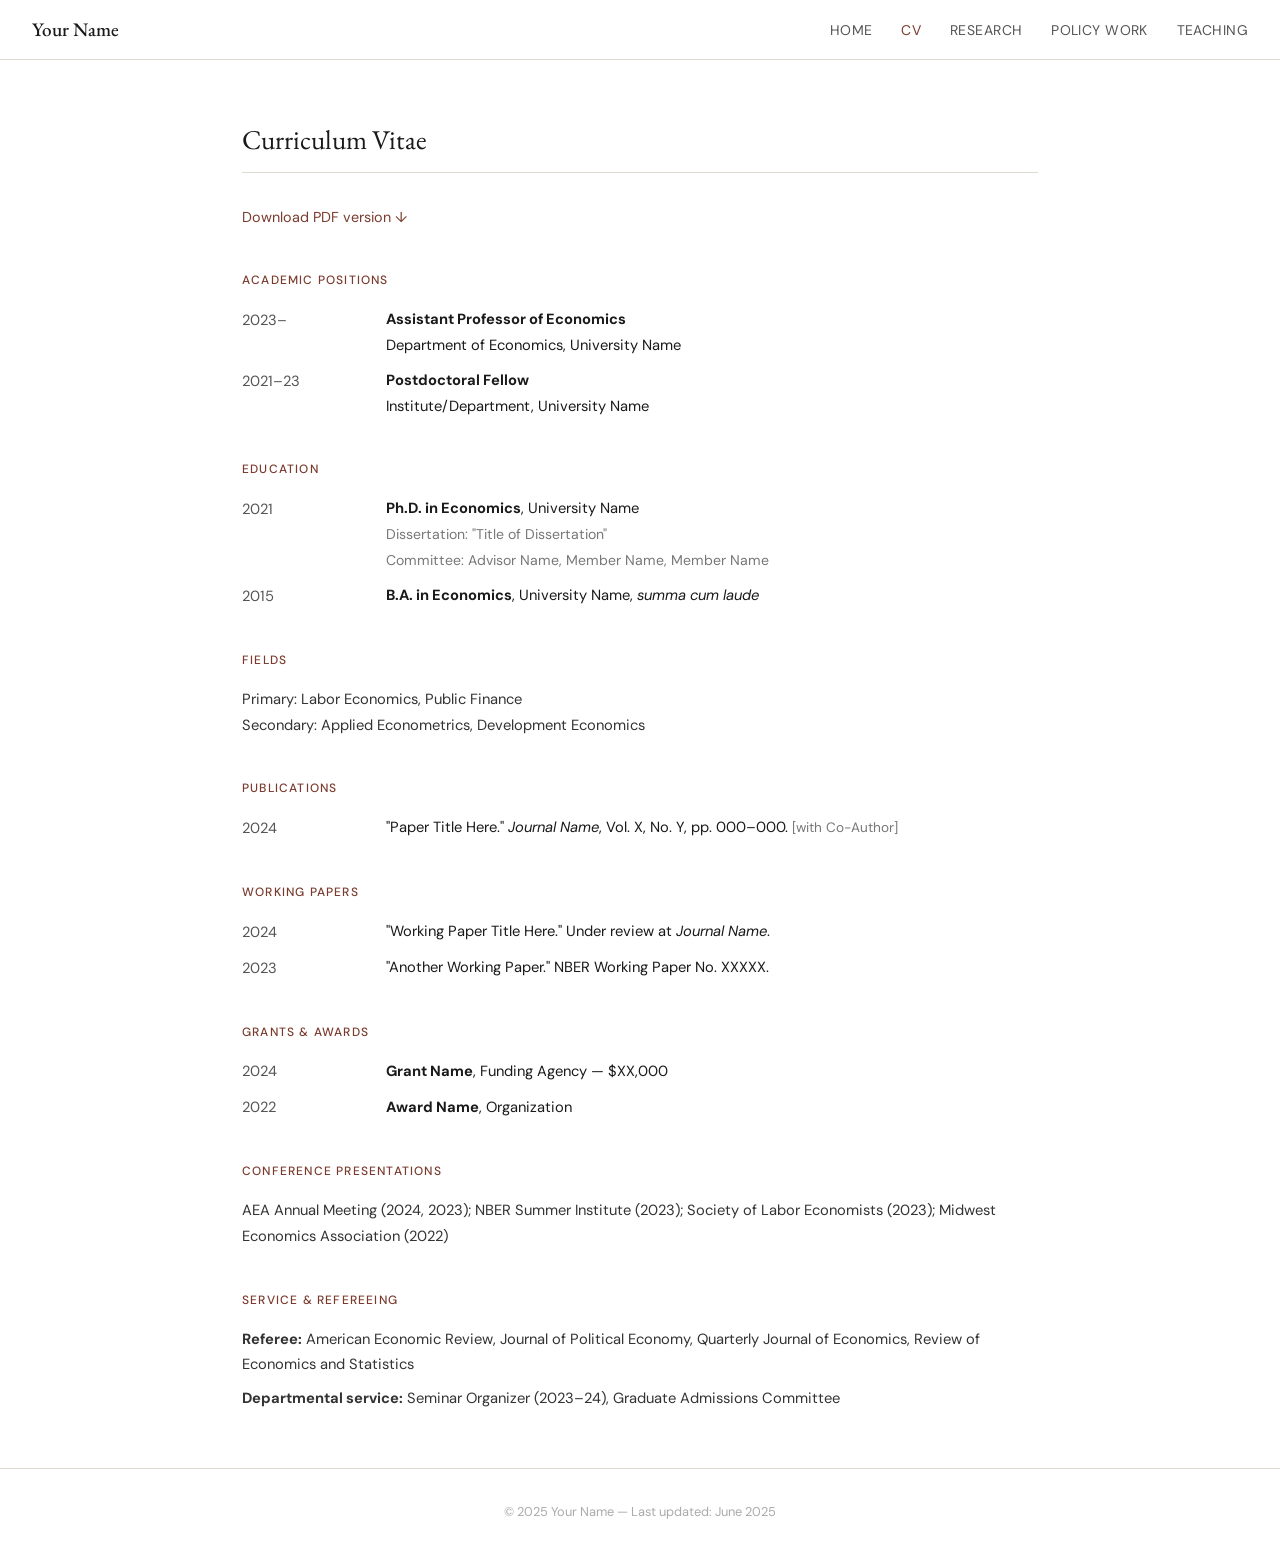
==== cv.html @ 4d67b7b9 "Add files via upload" ====
<!DOCTYPE html>
<html lang="en">
<head>
  <meta charset="UTF-8" />
  <meta name="viewport" content="width=device-width, initial-scale=1.0"/>
  <title>CV | Your Name</title>
  <link rel="preconnect" href="https://fonts.googleapis.com">
  <link href="https://fonts.googleapis.com/css2?family=EB+Garamond:ital,wght@0,400;0,500;1,400&family=DM+Sans:wght@300;400;500&display=swap" rel="stylesheet">
  <link rel="stylesheet" href="style.css">
</head>
<body>

  <nav>
    <div class="nav-name"><a href="index.html">Your Name</a></div>
    <ul>
      <li><a href="index.html">Home</a></li>
      <li><a href="cv.html" class="active">CV</a></li>
      <li><a href="research.html">Research</a></li>
      <li><a href="policy.html">Policy Work</a></li>
      <li><a href="teaching.html">Teaching</a></li>
    </ul>
    <button class="menu-toggle" aria-label="Toggle menu">&#9776;</button>
  </nav>

  <main class="page-content">
    <h2>Curriculum Vitae</h2>

    <p style="margin-bottom:1.5rem; font-size:0.9rem; color:#555;">
      <a href="cv.pdf" target="_blank">Download PDF version ↓</a>
    </p>

    <!-- ACADEMIC POSITIONS -->
    <h3>Academic Positions</h3>

    <div class="cv-block">
      <span class="cv-year">2023–</span>
      <div>
        <strong>Assistant Professor of Economics</strong><br>
        Department of Economics, University Name
      </div>
    </div>

    <div class="cv-block">
      <span class="cv-year">2021–23</span>
      <div>
        <strong>Postdoctoral Fellow</strong><br>
        Institute/Department, University Name
      </div>
    </div>

    <!-- EDUCATION -->
    <h3>Education</h3>

    <div class="cv-block">
      <span class="cv-year">2021</span>
      <div>
        <strong>Ph.D. in Economics</strong>, University Name<br>
        <span style="color:#777; font-size:0.88rem;">Dissertation: "Title of Dissertation"<br>
        Committee: Advisor Name, Member Name, Member Name</span>
      </div>
    </div>

    <div class="cv-block">
      <span class="cv-year">2015</span>
      <div>
        <strong>B.A. in Economics</strong>, University Name, <em>summa cum laude</em>
      </div>
    </div>

    <!-- FIELDS -->
    <h3>Fields</h3>
    <p style="font-size:0.92rem; color:#333; margin-bottom:0.5rem;">
      Primary: Labor Economics, Public Finance<br>
      Secondary: Applied Econometrics, Development Economics
    </p>

    <!-- PUBLICATIONS -->
    <h3>Publications</h3>

    <div class="cv-block">
      <span class="cv-year">2024</span>
      <div>
        "Paper Title Here." <em>Journal Name</em>, Vol. X, No. Y, pp. 000–000.
        <span style="color:#777; font-size:0.85rem;">[with Co-Author]</span>
      </div>
    </div>

    <!-- WORKING PAPERS -->
    <h3>Working Papers</h3>

    <div class="cv-block">
      <span class="cv-year">2024</span>
      <div>
        "Working Paper Title Here." Under review at <em>Journal Name</em>.
      </div>
    </div>

    <div class="cv-block">
      <span class="cv-year">2023</span>
      <div>
        "Another Working Paper." NBER Working Paper No. XXXXX.
      </div>
    </div>

    <!-- GRANTS & AWARDS -->
    <h3>Grants &amp; Awards</h3>

    <div class="cv-block">
      <span class="cv-year">2024</span>
      <div><strong>Grant Name</strong>, Funding Agency — $XX,000</div>
    </div>

    <div class="cv-block">
      <span class="cv-year">2022</span>
      <div><strong>Award Name</strong>, Organization</div>
    </div>

    <!-- CONFERENCE PRESENTATIONS -->
    <h3>Conference Presentations</h3>
    <p style="font-size:0.92rem; color:#333;">
      AEA Annual Meeting (2024, 2023); NBER Summer Institute (2023);
      Society of Labor Economists (2023); Midwest Economics Association (2022)
    </p>

    <!-- SERVICE -->
    <h3>Service &amp; Refereeing</h3>
    <p style="font-size:0.92rem; color:#333; margin-bottom:0.5rem;">
      <strong>Referee:</strong> American Economic Review, Journal of Political Economy,
      Quarterly Journal of Economics, Review of Economics and Statistics
    </p>
    <p style="font-size:0.92rem; color:#333;">
      <strong>Departmental service:</strong> Seminar Organizer (2023–24), Graduate Admissions Committee
    </p>

  </main>

  <footer>
    <p>&copy; 2025 Your Name &mdash; Last updated: June 2025</p>
  </footer>

  <script src="nav.js"></script>
</body>
</html>
---- style.css ----
/* =============================================
   ROOT & RESET
   ============================================= */
:root {
  --ink:       #1a1a1a;
  --muted:     #555;
  --light:     #f5f3ee;
  --white:     #ffffff;
  --accent:    #7a3b2e;       /* deep terracotta — swap freely */
  --border:    #ddd8d0;
  --nav-h:     60px;
  --max-w:     860px;
  --font-serif: 'EB Garamond', Georgia, serif;
  --font-sans:  'DM Sans', sans-serif;
}

*, *::before, *::after { box-sizing: border-box; margin: 0; padding: 0; }

html { scroll-behavior: smooth; }

body {
  font-family: var(--font-sans);
  font-size: 16px;
  line-height: 1.75;
  color: var(--ink);
  background: var(--white);
  min-height: 100vh;
  display: flex;
  flex-direction: column;
}

a { color: var(--accent); text-decoration: none; }
a:hover { text-decoration: underline; }

/* =============================================
   NAV
   ============================================= */
nav {
  position: sticky;
  top: 0;
  z-index: 100;
  height: var(--nav-h);
  background: var(--white);
  border-bottom: 1px solid var(--border);
  display: flex;
  align-items: center;
  justify-content: space-between;
  padding: 0 2rem;
  gap: 1rem;
}

.nav-name a {
  font-family: var(--font-serif);
  font-size: 1.2rem;
  color: var(--ink);
  font-weight: 500;
  white-space: nowrap;
}

nav ul {
  list-style: none;
  display: flex;
  gap: 1.8rem;
}

nav ul a {
  font-size: 0.875rem;
  font-weight: 400;
  letter-spacing: 0.03em;
  color: var(--muted);
  text-transform: uppercase;
  transition: color 0.15s;
}

nav ul a:hover,
nav ul a.active {
  color: var(--accent);
  text-decoration: none;
}

.menu-toggle {
  display: none;
  background: none;
  border: none;
  font-size: 1.4rem;
  cursor: pointer;
  color: var(--ink);
}

/* =============================================
   HOME LAYOUT
   ============================================= */
.home-layout {
  max-width: var(--max-w);
  margin: 4rem auto;
  padding: 0 2rem;
  display: grid;
  grid-template-columns: 220px 1fr;
  gap: 3rem;
  align-items: start;
  flex: 1;
}

.photo-placeholder {
  width: 200px;
  height: 240px;
  background: var(--light);
  border: 1px solid var(--border);
  display: flex;
  align-items: center;
  justify-content: center;
  color: var(--muted);
  font-size: 0.85rem;
  font-family: var(--font-sans);
}

/* replace placeholder with real image: */
/* .home-photo img { width: 200px; display: block; border: 1px solid var(--border); } */

.home-bio h1 {
  font-family: var(--font-serif);
  font-size: 2rem;
  font-weight: 400;
  margin-bottom: 0.25rem;
  line-height: 1.2;
}

.title-line {
  color: var(--muted);
  font-size: 0.95rem;
  margin-bottom: 1.5rem;
  line-height: 1.5;
}

.title-line span { color: var(--ink); font-weight: 500; }

.home-bio p {
  margin-bottom: 1rem;
  font-size: 0.97rem;
  color: #333;
}

.contact-block {
  margin-top: 2rem;
  padding-top: 1.5rem;
  border-top: 1px solid var(--border);
  font-size: 0.9rem;
  color: #444;
  line-height: 1.8;
}

.contact-block p { margin-bottom: 0.5rem; }

.links-row {
  display: flex;
  flex-wrap: wrap;
  gap: 1rem;
  margin-top: 0.75rem;
}

.links-row a {
  font-size: 0.85rem;
  font-weight: 500;
  color: var(--accent);
  border: 1px solid var(--accent);
  padding: 0.25rem 0.75rem;
  transition: background 0.15s, color 0.15s;
}

.links-row a:hover {
  background: var(--accent);
  color: var(--white);
  text-decoration: none;
}

/* =============================================
   INNER PAGES (CV / Research / Policy / Teaching)
   ============================================= */
.page-content {
  max-width: var(--max-w);
  margin: 3.5rem auto;
  padding: 0 2rem;
  flex: 1;
}

.page-content h2 {
  font-family: var(--font-serif);
  font-size: 1.7rem;
  font-weight: 400;
  margin-bottom: 2rem;
  padding-bottom: 0.5rem;
  border-bottom: 1px solid var(--border);
}

/* Section headers inside pages */
.page-content h3 {
  font-family: var(--font-sans);
  font-size: 0.75rem;
  font-weight: 500;
  letter-spacing: 0.1em;
  text-transform: uppercase;
  color: var(--accent);
  margin: 2.5rem 0 1rem;
}

/* ---- Paper / Item cards ---- */
.paper-list { list-style: none; }

.paper-item {
  padding: 1.2rem 0;
  border-bottom: 1px solid var(--border);
}

.paper-item:first-child { border-top: 1px solid var(--border); }

.paper-title {
  font-family: var(--font-serif);
  font-size: 1.1rem;
  font-weight: 500;
  color: var(--ink);
  display: block;
  margin-bottom: 0.2rem;
}

.paper-meta {
  font-size: 0.85rem;
  color: var(--muted);
  margin-bottom: 0.5rem;
}

.paper-abstract {
  font-size: 0.88rem;
  color: #444;
  margin-top: 0.5rem;
  display: none;
}

.paper-abstract.open { display: block; }

.paper-links { margin-top: 0.5rem; }

.paper-links a, .btn-abstract {
  font-size: 0.8rem;
  font-weight: 500;
  color: var(--accent);
  border: 1px solid var(--accent);
  padding: 0.15rem 0.6rem;
  margin-right: 0.4rem;
  cursor: pointer;
  background: none;
  font-family: var(--font-sans);
  transition: background 0.15s, color 0.15s;
  display: inline-block;
}

.paper-links a:hover, .btn-abstract:hover {
  background: var(--accent);
  color: var(--white);
  text-decoration: none;
}

/* ---- CV table style ---- */
.cv-block {
  display: grid;
  grid-template-columns: 120px 1fr;
  gap: 0.3rem 1.5rem;
  margin-bottom: 0.6rem;
  font-size: 0.92rem;
}

.cv-year { color: var(--muted); padding-top: 0.05rem; }

/* ---- Teaching table ---- */
.teaching-table {
  width: 100%;
  border-collapse: collapse;
  font-size: 0.9rem;
  margin-top: 0.5rem;
}

.teaching-table th {
  text-align: left;
  border-bottom: 1px solid var(--border);
  padding: 0.5rem 0.75rem 0.5rem 0;
  font-size: 0.78rem;
  text-transform: uppercase;
  letter-spacing: 0.07em;
  color: var(--muted);
}

.teaching-table td {
  padding: 0.65rem 0.75rem 0.65rem 0;
  border-bottom: 1px solid var(--border);
  color: #333;
}

/* ---- Footer ---- */
footer {
  text-align: center;
  font-size: 0.8rem;
  color: #aaa;
  padding: 2rem;
  border-top: 1px solid var(--border);
  margin-top: auto;
}

/* =============================================
   RESPONSIVE
   ============================================= */
@media (max-width: 680px) {
  .home-layout {
    grid-template-columns: 1fr;
    margin: 2rem auto;
  }

  .photo-placeholder { width: 140px; height: 170px; }

  nav ul { display: none; flex-direction: column; position: absolute;
    top: var(--nav-h); left: 0; right: 0; background: var(--white);
    border-bottom: 1px solid var(--border); padding: 1rem 2rem; gap: 0.75rem; }
  nav ul.open { display: flex; }
  .menu-toggle { display: block; }

  .cv-block { grid-template-columns: 80px 1fr; }
}
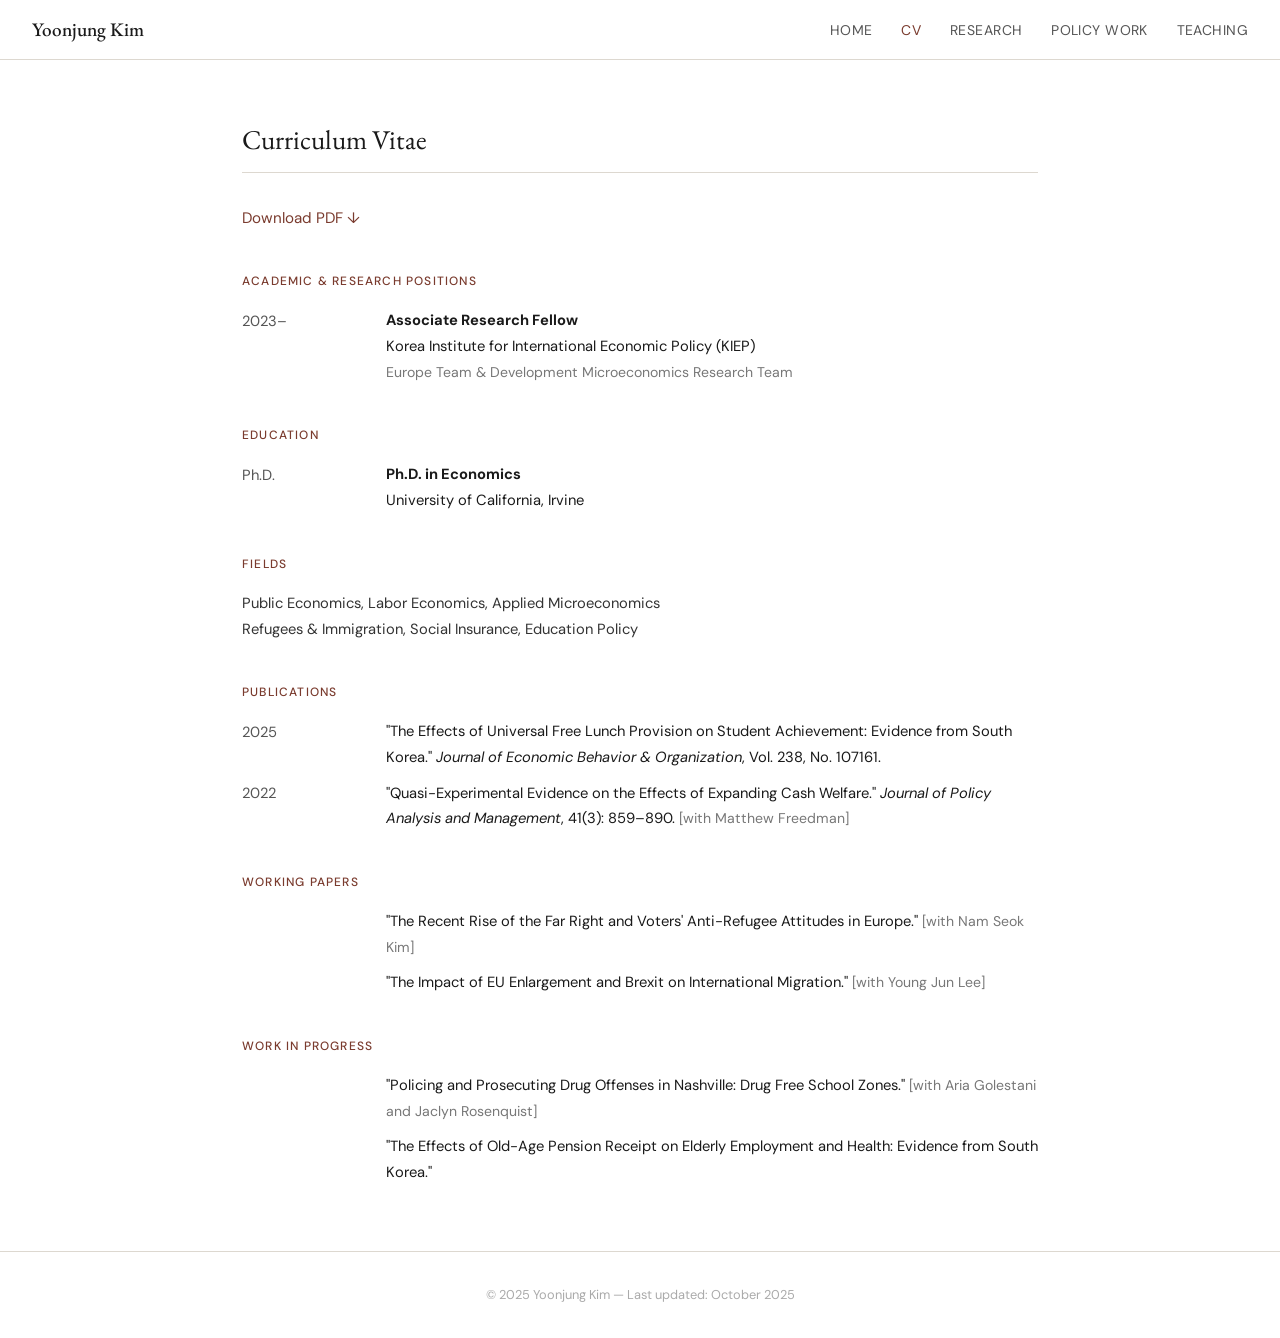
==== commit 376c5230: "Add files via upload" ====
--- a/cv.html
+++ b/cv.html
@@ -3,7 +3,7 @@
 <head>
   <meta charset="UTF-8" />
   <meta name="viewport" content="width=device-width, initial-scale=1.0"/>
-  <title>CV | Your Name</title>
+  <title>CV | Yoonjung Kim</title>
   <link rel="preconnect" href="https://fonts.googleapis.com">
   <link href="https://fonts.googleapis.com/css2?family=EB+Garamond:ital,wght@0,400;0,500;1,400&family=DM+Sans:wght@300;400;500&display=swap" rel="stylesheet">
   <link rel="stylesheet" href="style.css">
@@ -11,7 +11,7 @@
 <body>
 
   <nav>
-    <div class="nav-name"><a href="index.html">Your Name</a></div>
+    <div class="nav-name"><a href="index.html">Yoonjung Kim</a></div>
     <ul>
       <li><a href="index.html">Home</a></li>
       <li><a href="cv.html" class="active">CV</a></li>
@@ -25,26 +25,19 @@
   <main class="page-content">
     <h2>Curriculum Vitae</h2>
 
-    <p style="margin-bottom:1.5rem; font-size:0.9rem; color:#555;">
-      <a href="cv.pdf" target="_blank">Download PDF version ↓</a>
+    <p style="font-size:0.95rem; color:#444; margin-bottom:2rem;">
+      <a href="https://yoonjungkim.io/wp-content/uploads/2025/10/YOONJUNGKIM_CV_Oct2025.pdf" target="_blank">Download PDF ↓</a>
     </p>
 
     <!-- ACADEMIC POSITIONS -->
-    <h3>Academic Positions</h3>
+    <h3>Academic &amp; Research Positions</h3>
 
     <div class="cv-block">
       <span class="cv-year">2023–</span>
       <div>
-        <strong>Assistant Professor of Economics</strong><br>
-        Department of Economics, University Name
-      </div>
-    </div>
-
-    <div class="cv-block">
-      <span class="cv-year">2021–23</span>
-      <div>
-        <strong>Postdoctoral Fellow</strong><br>
-        Institute/Department, University Name
+        <strong>Associate Research Fellow</strong><br>
+        Korea Institute for International Economic Policy (KIEP)<br>
+        <span style="color:#777; font-size:0.88rem;">Europe Team &amp; Development Microeconomics Research Team</span>
       </div>
     </div>
 
@@ -52,36 +45,37 @@
     <h3>Education</h3>
 
     <div class="cv-block">
-      <span class="cv-year">2021</span>
+      <span class="cv-year">Ph.D.</span>
       <div>
-        <strong>Ph.D. in Economics</strong>, University Name<br>
-        <span style="color:#777; font-size:0.88rem;">Dissertation: "Title of Dissertation"<br>
-        Committee: Advisor Name, Member Name, Member Name</span>
-      </div>
-    </div>
-
-    <div class="cv-block">
-      <span class="cv-year">2015</span>
-      <div>
-        <strong>B.A. in Economics</strong>, University Name, <em>summa cum laude</em>
+        <strong>Ph.D. in Economics</strong><br>
+        University of California, Irvine
       </div>
     </div>
 
     <!-- FIELDS -->
     <h3>Fields</h3>
-    <p style="font-size:0.92rem; color:#333; margin-bottom:0.5rem;">
-      Primary: Labor Economics, Public Finance<br>
-      Secondary: Applied Econometrics, Development Economics
+    <p style="font-size:0.92rem; color:#333;">
+      Public Economics, Labor Economics, Applied Microeconomics<br>
+      Refugees &amp; Immigration, Social Insurance, Education Policy
     </p>
 
     <!-- PUBLICATIONS -->
     <h3>Publications</h3>
 
     <div class="cv-block">
-      <span class="cv-year">2024</span>
+      <span class="cv-year">2025</span>
       <div>
-        "Paper Title Here." <em>Journal Name</em>, Vol. X, No. Y, pp. 000–000.
-        <span style="color:#777; font-size:0.85rem;">[with Co-Author]</span>
+        "The Effects of Universal Free Lunch Provision on Student Achievement: Evidence from South Korea."
+        <em>Journal of Economic Behavior &amp; Organization</em>, Vol. 238, No. 107161.
+      </div>
+    </div>
+
+    <div class="cv-block">
+      <span class="cv-year">2022</span>
+      <div>
+        "Quasi-Experimental Evidence on the Effects of Expanding Cash Welfare."
+        <em>Journal of Policy Analysis and Management</em>, 41(3): 859–890.
+        <span style="color:#777; font-size:0.88rem;">[with Matthew Freedman]</span>
       </div>
     </div>
 
@@ -89,53 +83,38 @@
     <h3>Working Papers</h3>
 
     <div class="cv-block">
-      <span class="cv-year">2024</span>
-      <div>
-        "Working Paper Title Here." Under review at <em>Journal Name</em>.
+      <span class="cv-year"></span>
+      <div>"The Recent Rise of the Far Right and Voters' Anti-Refugee Attitudes in Europe."
+        <span style="color:#777; font-size:0.88rem;">[with Nam Seok Kim]</span>
       </div>
     </div>
 
     <div class="cv-block">
-      <span class="cv-year">2023</span>
-      <div>
-        "Another Working Paper." NBER Working Paper No. XXXXX.
+      <span class="cv-year"></span>
+      <div>"The Impact of EU Enlargement and Brexit on International Migration."
+        <span style="color:#777; font-size:0.88rem;">[with Young Jun Lee]</span>
       </div>
     </div>
 
-    <!-- GRANTS & AWARDS -->
-    <h3>Grants &amp; Awards</h3>
+    <!-- WORK IN PROGRESS -->
+    <h3>Work in Progress</h3>
 
     <div class="cv-block">
-      <span class="cv-year">2024</span>
-      <div><strong>Grant Name</strong>, Funding Agency — $XX,000</div>
+      <span class="cv-year"></span>
+      <div>"Policing and Prosecuting Drug Offenses in Nashville: Drug Free School Zones."
+        <span style="color:#777; font-size:0.88rem;">[with Aria Golestani and Jaclyn Rosenquist]</span>
+      </div>
     </div>
 
     <div class="cv-block">
-      <span class="cv-year">2022</span>
-      <div><strong>Award Name</strong>, Organization</div>
+      <span class="cv-year"></span>
+      <div>"The Effects of Old-Age Pension Receipt on Elderly Employment and Health: Evidence from South Korea."</div>
     </div>
-
-    <!-- CONFERENCE PRESENTATIONS -->
-    <h3>Conference Presentations</h3>
-    <p style="font-size:0.92rem; color:#333;">
-      AEA Annual Meeting (2024, 2023); NBER Summer Institute (2023);
-      Society of Labor Economists (2023); Midwest Economics Association (2022)
-    </p>
-
-    <!-- SERVICE -->
-    <h3>Service &amp; Refereeing</h3>
-    <p style="font-size:0.92rem; color:#333; margin-bottom:0.5rem;">
-      <strong>Referee:</strong> American Economic Review, Journal of Political Economy,
-      Quarterly Journal of Economics, Review of Economics and Statistics
-    </p>
-    <p style="font-size:0.92rem; color:#333;">
-      <strong>Departmental service:</strong> Seminar Organizer (2023–24), Graduate Admissions Committee
-    </p>
 
   </main>
 
   <footer>
-    <p>&copy; 2025 Your Name &mdash; Last updated: June 2025</p>
+    <p>&copy; 2025 Yoonjung Kim &mdash; Last updated: October 2025</p>
   </footer>
 
   <script src="nav.js"></script>
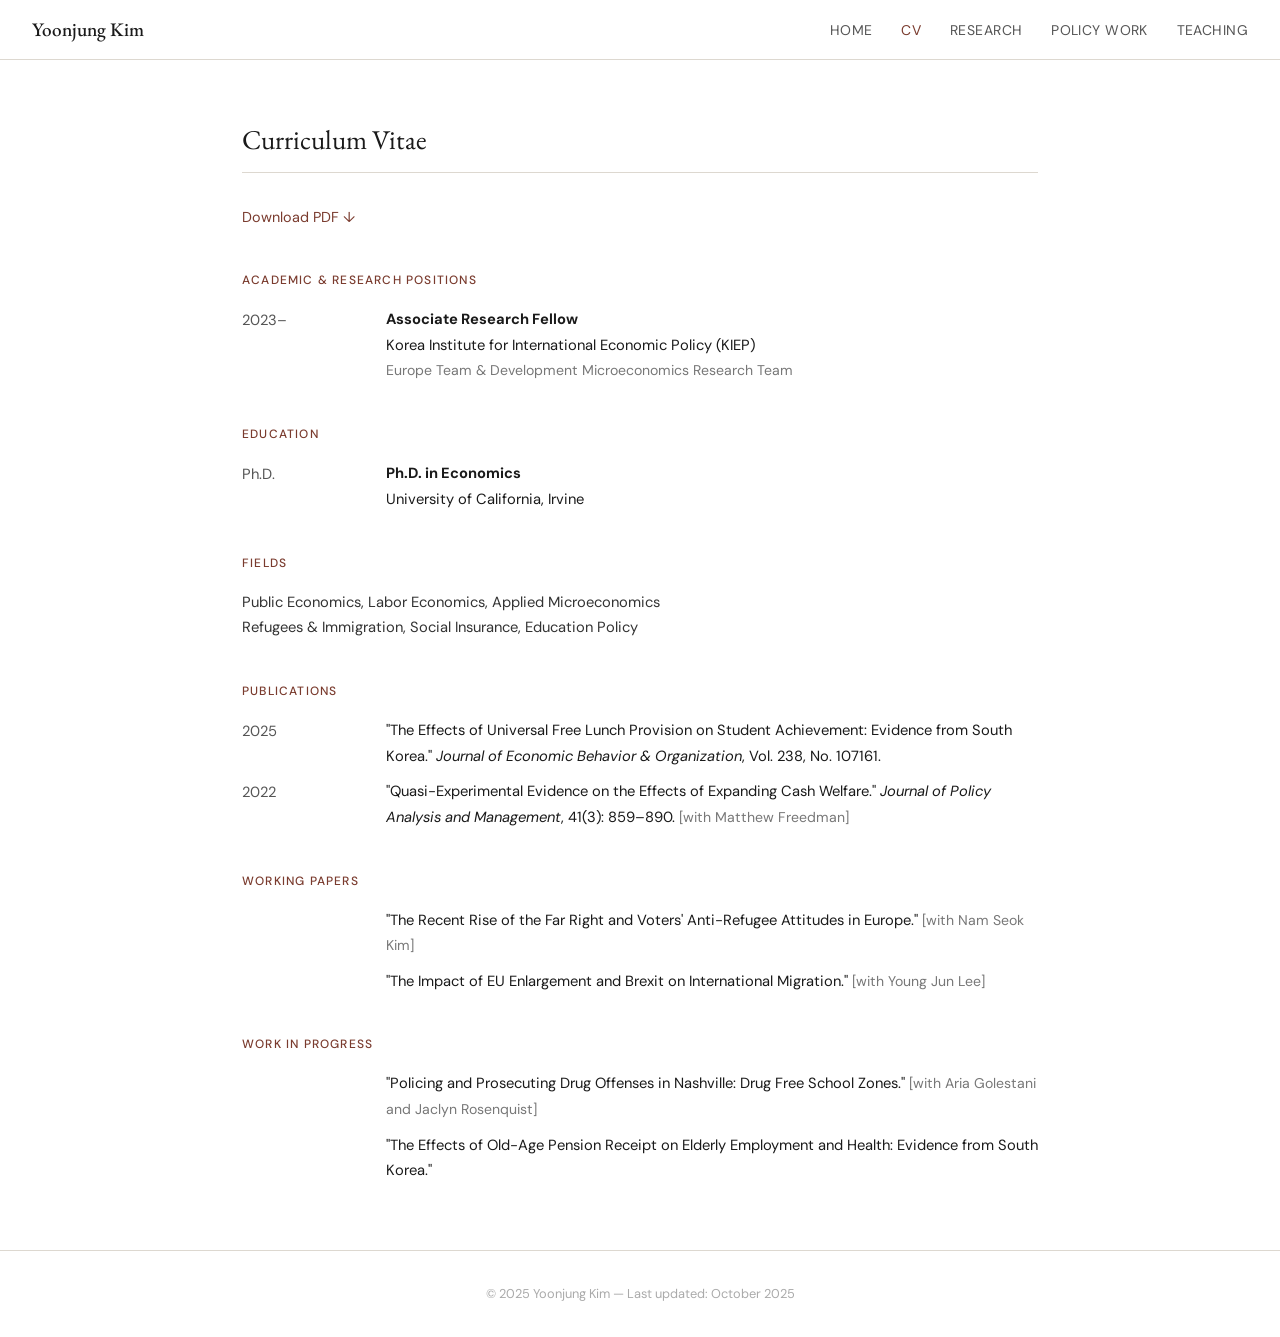
==== commit acdfa7f7: "Add files via upload" ====
--- a/cv.html
+++ b/cv.html
@@ -3,7 +3,17 @@
 <head>
   <meta charset="UTF-8" />
   <meta name="viewport" content="width=device-width, initial-scale=1.0"/>
+
+  <!-- ===== SEO ===== -->
   <title>CV | Yoonjung Kim</title>
+  <meta name="description" content="Curriculum Vitae of Yoonjung Kim, applied microeconomist and Associate Research Fellow at KIEP.">
+  <meta name="author" content="Yoonjung Kim">
+  <link rel="canonical" href="https://yoonjungkim-uci.github.io/cv.html">
+  <meta property="og:type" content="website">
+  <meta property="og:url" content="https://yoonjungkim-uci.github.io/cv.html">
+  <meta property="og:title" content="CV | Yoonjung Kim">
+  <meta property="og:description" content="Curriculum Vitae of Yoonjung Kim, applied microeconomist and Associate Research Fellow at KIEP.">
+
   <link rel="preconnect" href="https://fonts.googleapis.com">
   <link href="https://fonts.googleapis.com/css2?family=EB+Garamond:ital,wght@0,400;0,500;1,400&family=DM+Sans:wght@300;400;500&display=swap" rel="stylesheet">
   <link rel="stylesheet" href="style.css">
@@ -25,11 +35,11 @@
   <main class="page-content">
     <h2>Curriculum Vitae</h2>
 
-    <p style="font-size:0.95rem; color:#444; margin-bottom:2rem;">
-      <a href="https://yoonjungkim.io/wp-content/uploads/2025/10/YOONJUNGKIM_CV_Oct2025.pdf" target="_blank">Download PDF ↓</a>
+    <p style="margin-bottom:2rem; font-size:0.9rem;">
+      <a href="YOONJUNGKIM_CV.pdf" target="_blank">Download PDF ↓</a>
     </p>
 
-    <!-- ACADEMIC POSITIONS -->
+    <!-- POSITIONS -->
     <h3>Academic &amp; Research Positions</h3>
 
     <div class="cv-block">
@@ -54,7 +64,7 @@
 
     <!-- FIELDS -->
     <h3>Fields</h3>
-    <p style="font-size:0.92rem; color:#333;">
+    <p style="font-size:0.92rem; color:#333; margin-bottom:0.5rem;">
       Public Economics, Labor Economics, Applied Microeconomics<br>
       Refugees &amp; Immigration, Social Insurance, Education Policy
     </p>
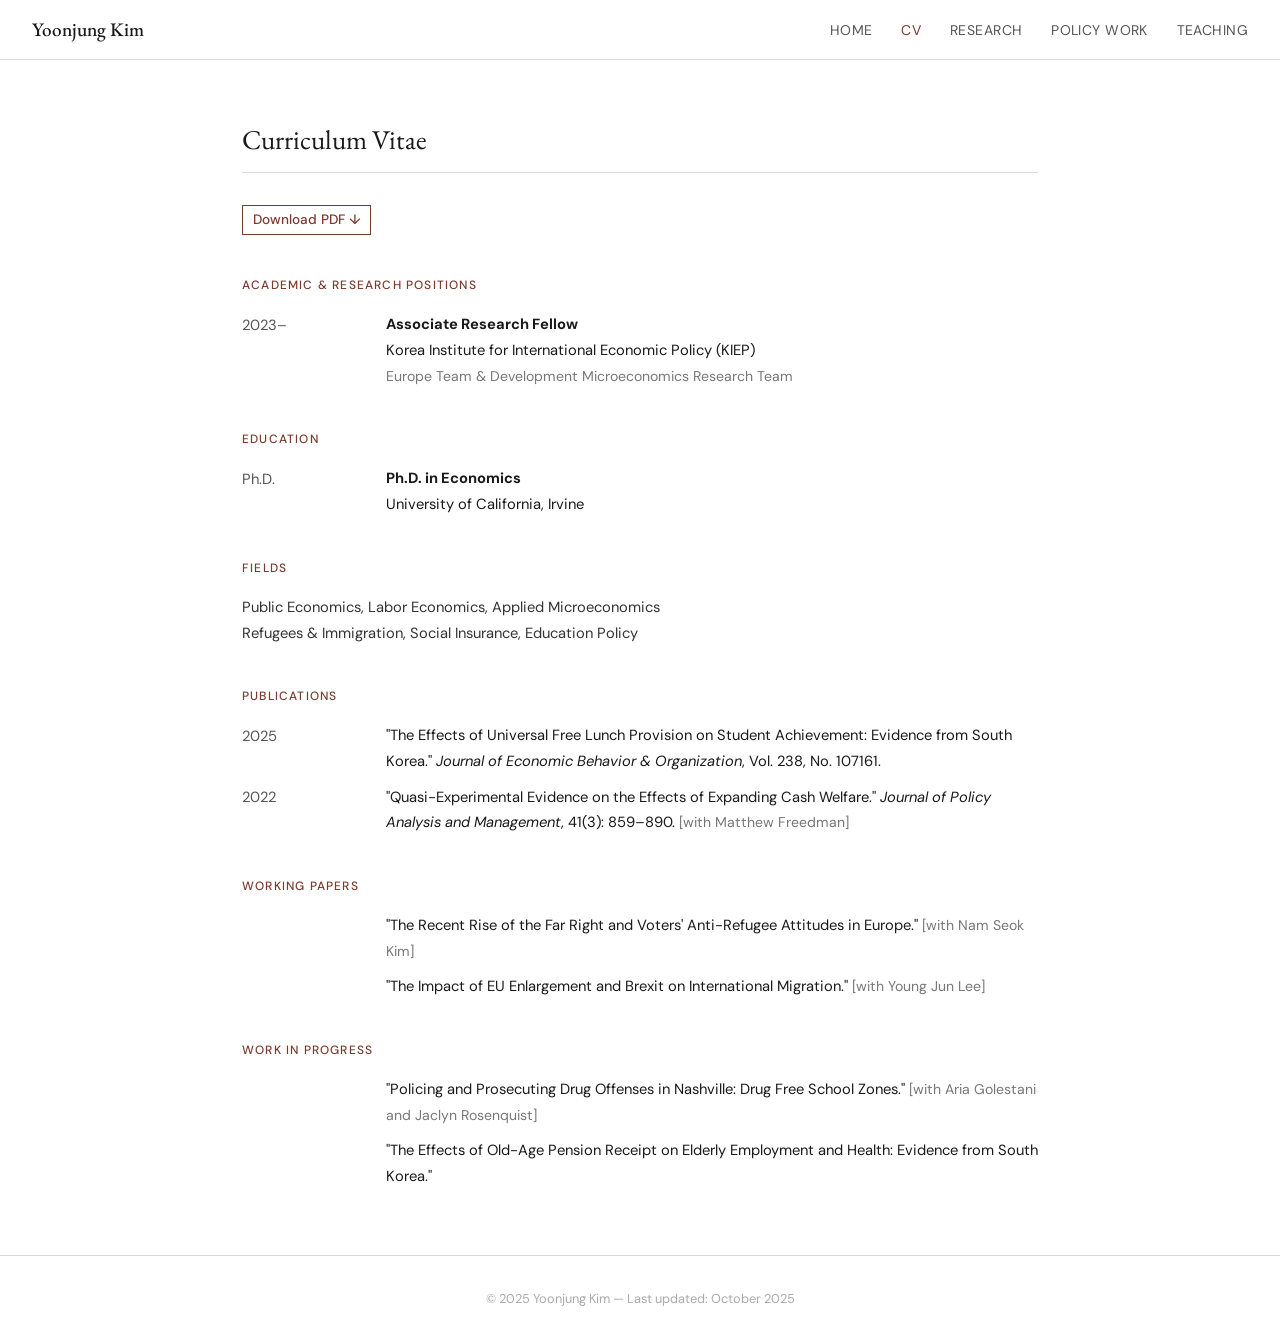
==== commit e9d5b8d3: "Add files via upload" ====
--- a/cv.html
+++ b/cv.html
@@ -13,6 +13,16 @@
   <meta property="og:url" content="https://yoonjungkim-uci.github.io/cv.html">
   <meta property="og:title" content="CV | Yoonjung Kim">
   <meta property="og:description" content="Curriculum Vitae of Yoonjung Kim, applied microeconomist and Associate Research Fellow at KIEP.">
+  <meta name="google-site-verification" content="3T0zN3VPgyV4IkmPZ-qkj1NAaX5sJdLUO13V2A1of04" />
+
+  <!-- ===== Google Analytics ===== -->
+  <script async src="https://www.googletagmanager.com/gtag/js?id=G-GC9FPGCD16"></script>
+  <script>
+    window.dataLayer = window.dataLayer || [];
+    function gtag(){dataLayer.push(arguments);}
+    gtag('js', new Date());
+    gtag('config', 'G-GC9FPGCD16');
+  </script>
 
   <link rel="preconnect" href="https://fonts.googleapis.com">
   <link href="https://fonts.googleapis.com/css2?family=EB+Garamond:ital,wght@0,400;0,500;1,400&family=DM+Sans:wght@300;400;500&display=swap" rel="stylesheet">
@@ -35,11 +45,10 @@
   <main class="page-content">
     <h2>Curriculum Vitae</h2>
 
-    <p style="margin-bottom:2rem; font-size:0.9rem;">
-      <a href="YOONJUNGKIM_CV.pdf" target="_blank">Download PDF ↓</a>
+    <p style="margin-bottom:2rem;">
+      <a href="YOONJUNGKIM_CV.pdf" target="_blank" class="btn-abstract" style="font-size:0.85rem;">Download PDF ↓</a>
     </p>
 
-    <!-- POSITIONS -->
     <h3>Academic &amp; Research Positions</h3>
 
     <div class="cv-block">
@@ -51,7 +60,6 @@
       </div>
     </div>
 
-    <!-- EDUCATION -->
     <h3>Education</h3>
 
     <div class="cv-block">
@@ -62,14 +70,12 @@
       </div>
     </div>
 
-    <!-- FIELDS -->
     <h3>Fields</h3>
     <p style="font-size:0.92rem; color:#333; margin-bottom:0.5rem;">
       Public Economics, Labor Economics, Applied Microeconomics<br>
       Refugees &amp; Immigration, Social Insurance, Education Policy
     </p>
 
-    <!-- PUBLICATIONS -->
     <h3>Publications</h3>
 
     <div class="cv-block">
@@ -89,7 +95,6 @@
       </div>
     </div>
 
-    <!-- WORKING PAPERS -->
     <h3>Working Papers</h3>
 
     <div class="cv-block">
@@ -106,7 +111,6 @@
       </div>
     </div>
 
-    <!-- WORK IN PROGRESS -->
     <h3>Work in Progress</h3>
 
     <div class="cv-block">
--- a/style.css
+++ b/style.css
@@ -103,7 +103,7 @@
 
 .photo-placeholder {
   width: 200px;
-  height: 240px;
+  height: 250px;
   background: var(--light);
   border: 1px solid var(--border);
   display: flex;
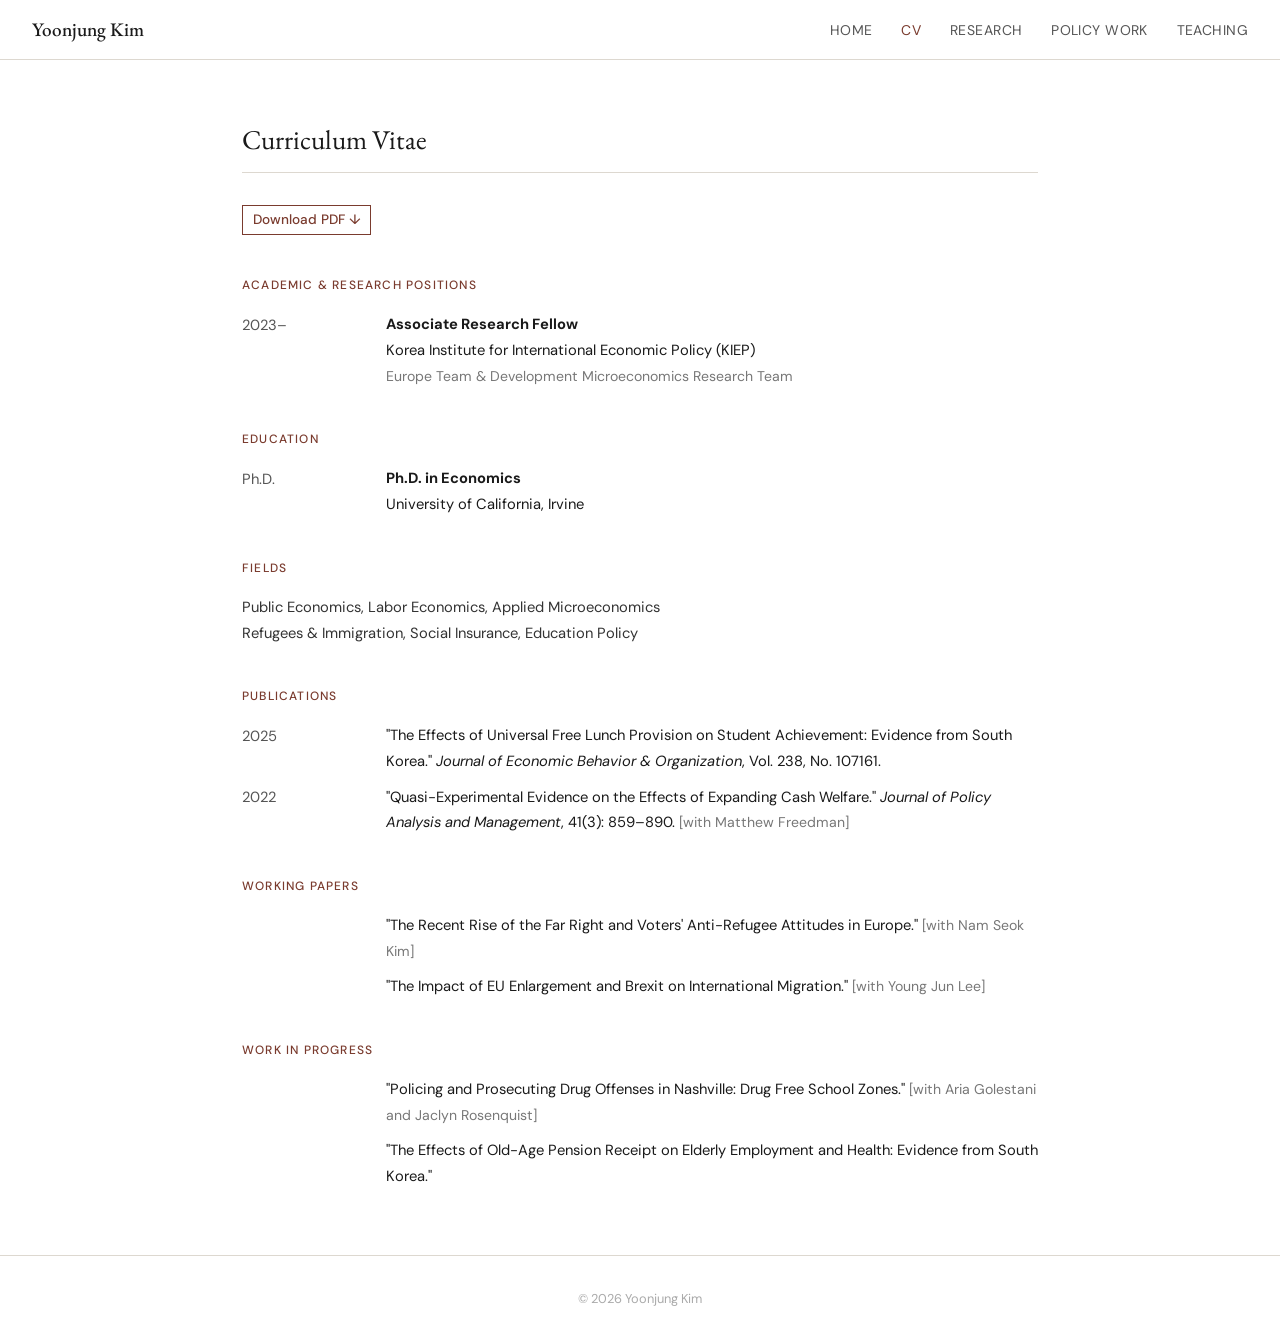
==== commit c70ebd6c: "Add files via upload" ====
--- a/cv.html
+++ b/cv.html
@@ -128,7 +128,7 @@
   </main>
 
   <footer>
-    <p>&copy; 2025 Yoonjung Kim &mdash; Last updated: October 2025</p>
+    <p>&copy; 2026 Yoonjung Kim</p>
   </footer>
 
   <script src="nav.js"></script>
